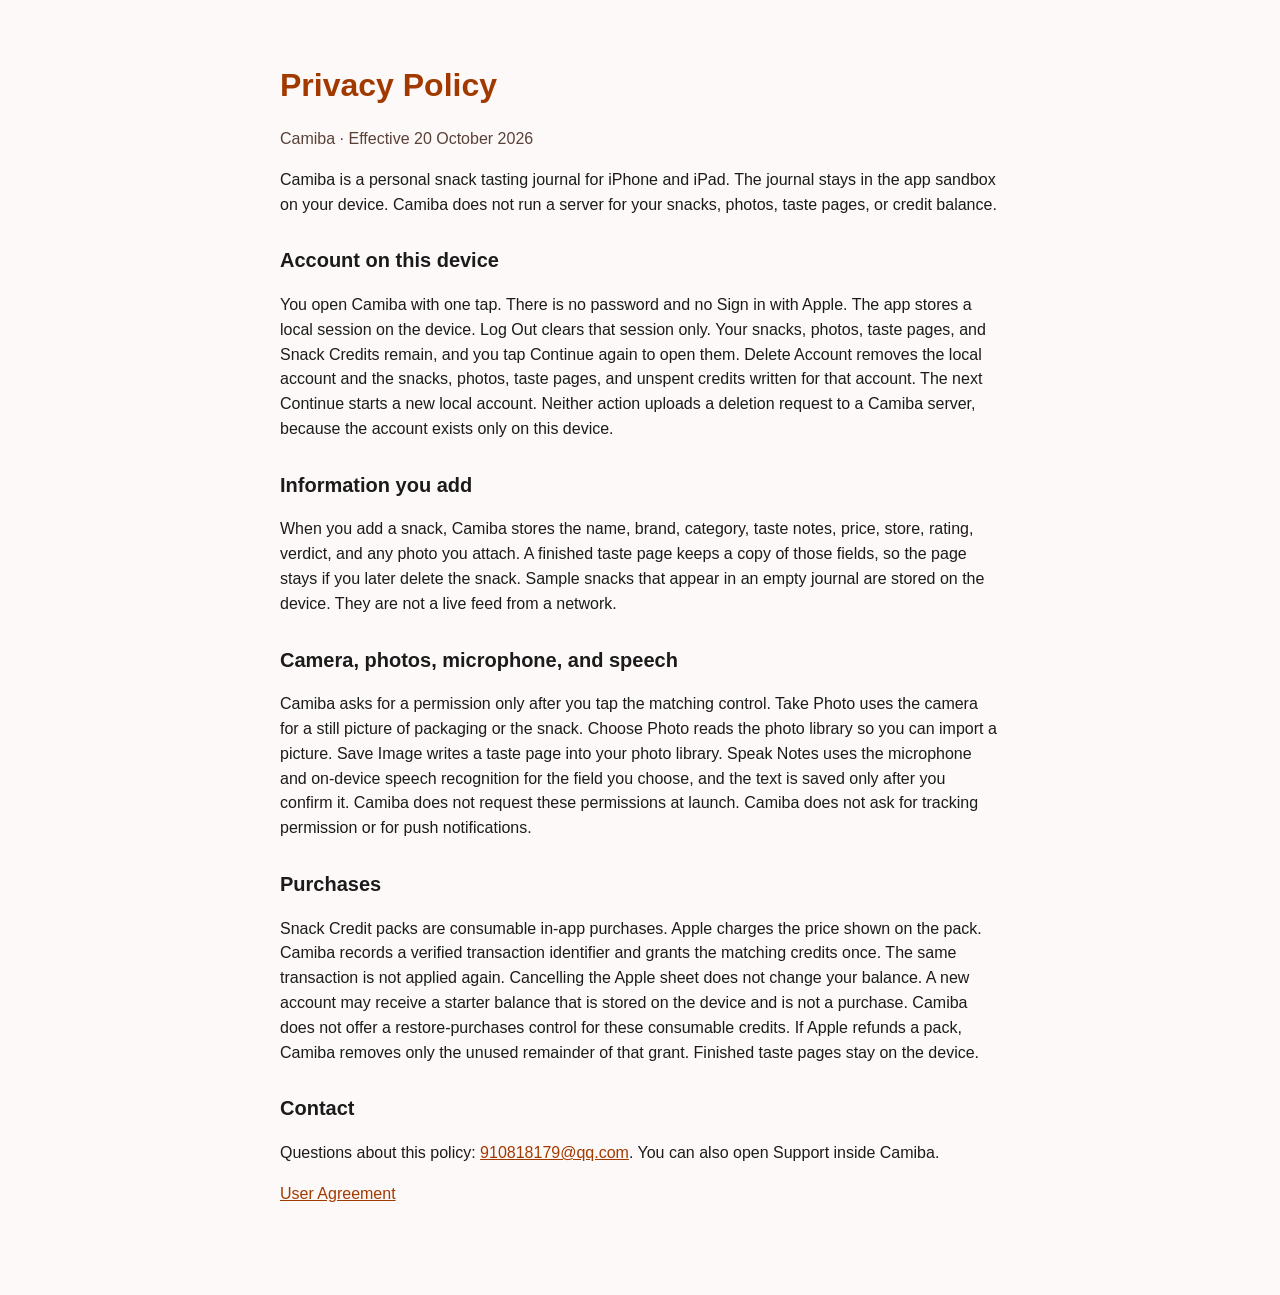
==== privacy-policy.html @ 291a372e "Publish the Camiba privacy policy and user agreement. Co-authored-by: Cursor <cursoragent@cursor.com" ====
<!DOCTYPE html>
<html lang="en">
<head>
<meta charset="utf-8">
<meta name="viewport" content="width=device-width, initial-scale=1">
<title>Privacy Policy</title>
<link rel="stylesheet" href="legal.css">
</head>
<body>
<main>
<h1>Privacy Policy</h1>
<p class="muted">Camiba · Effective 20 October 2026</p>
<p>Camiba is a personal snack tasting journal for iPhone and iPad. The journal stays in the app sandbox on your device. Camiba does not run a server for your snacks, photos, taste pages, or credit balance.</p>
<h2>Account on this device</h2>
<p>You open Camiba with one tap. There is no password and no Sign in with Apple. The app stores a local session on the device. Log Out clears that session only. Your snacks, photos, taste pages, and Snack Credits remain, and you tap Continue again to open them. Delete Account removes the local account and the snacks, photos, taste pages, and unspent credits written for that account. The next Continue starts a new local account. Neither action uploads a deletion request to a Camiba server, because the account exists only on this device.</p>
<h2>Information you add</h2>
<p>When you add a snack, Camiba stores the name, brand, category, taste notes, price, store, rating, verdict, and any photo you attach. A finished taste page keeps a copy of those fields, so the page stays if you later delete the snack. Sample snacks that appear in an empty journal are stored on the device. They are not a live feed from a network.</p>
<h2>Camera, photos, microphone, and speech</h2>
<p>Camiba asks for a permission only after you tap the matching control. Take Photo uses the camera for a still picture of packaging or the snack. Choose Photo reads the photo library so you can import a picture. Save Image writes a taste page into your photo library. Speak Notes uses the microphone and on-device speech recognition for the field you choose, and the text is saved only after you confirm it. Camiba does not request these permissions at launch. Camiba does not ask for tracking permission or for push notifications.</p>
<h2>Purchases</h2>
<p>Snack Credit packs are consumable in-app purchases. Apple charges the price shown on the pack. Camiba records a verified transaction identifier and grants the matching credits once. The same transaction is not applied again. Cancelling the Apple sheet does not change your balance. A new account may receive a starter balance that is stored on the device and is not a purchase. Camiba does not offer a restore-purchases control for these consumable credits. If Apple refunds a pack, Camiba removes only the unused remainder of that grant. Finished taste pages stay on the device.</p>
<h2>Contact</h2>
<p>Questions about this policy: <a href="mailto:910818179@qq.com">910818179@qq.com</a>. You can also open Support inside Camiba.</p>
<p><a href="user-agreement.html">User Agreement</a></p>
</main>
</body>
</html>
---- legal.css ----
:root { color: #1c1b1b; background: #fcf9f8; font-family: "Plus Jakarta Sans", "Avenir Next", sans-serif; line-height: 1.55; margin: 0; }
main { max-width: 720px; margin: 0 auto; padding: 32px 20px 64px; }
h1 { color: #a23a00; font-size: 32px; margin-bottom: 8px; }
h2 { font-size: 20px; margin-top: 28px; }
p, li { font-size: 16px; }
a { color: #a23a00; }
.muted { color: #5a4138; }
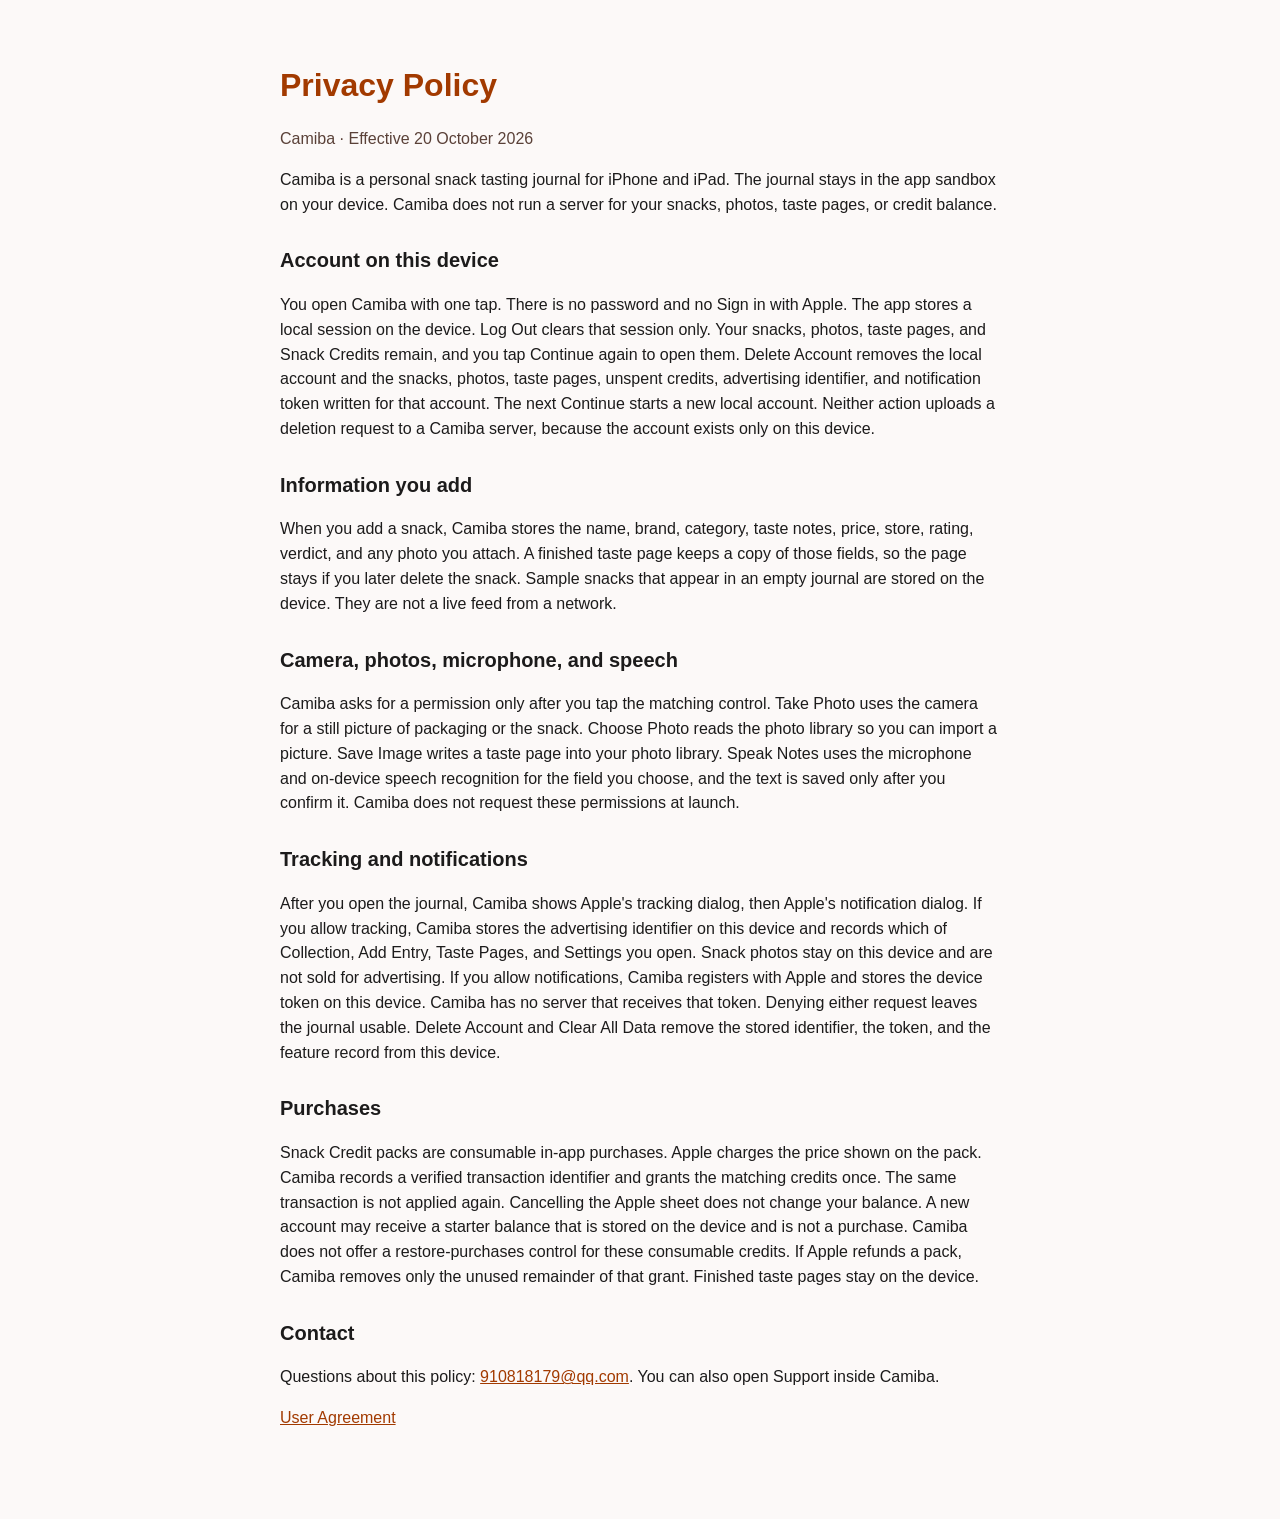
==== commit f93e64b9: "Describe tracking and notification permission in the legal pages." ====
--- a/privacy-policy.html
+++ b/privacy-policy.html
@@ -12,11 +12,13 @@
 <p class="muted">Camiba · Effective 20 October 2026</p>
 <p>Camiba is a personal snack tasting journal for iPhone and iPad. The journal stays in the app sandbox on your device. Camiba does not run a server for your snacks, photos, taste pages, or credit balance.</p>
 <h2>Account on this device</h2>
-<p>You open Camiba with one tap. There is no password and no Sign in with Apple. The app stores a local session on the device. Log Out clears that session only. Your snacks, photos, taste pages, and Snack Credits remain, and you tap Continue again to open them. Delete Account removes the local account and the snacks, photos, taste pages, and unspent credits written for that account. The next Continue starts a new local account. Neither action uploads a deletion request to a Camiba server, because the account exists only on this device.</p>
+<p>You open Camiba with one tap. There is no password and no Sign in with Apple. The app stores a local session on the device. Log Out clears that session only. Your snacks, photos, taste pages, and Snack Credits remain, and you tap Continue again to open them. Delete Account removes the local account and the snacks, photos, taste pages, unspent credits, advertising identifier, and notification token written for that account. The next Continue starts a new local account. Neither action uploads a deletion request to a Camiba server, because the account exists only on this device.</p>
 <h2>Information you add</h2>
 <p>When you add a snack, Camiba stores the name, brand, category, taste notes, price, store, rating, verdict, and any photo you attach. A finished taste page keeps a copy of those fields, so the page stays if you later delete the snack. Sample snacks that appear in an empty journal are stored on the device. They are not a live feed from a network.</p>
 <h2>Camera, photos, microphone, and speech</h2>
-<p>Camiba asks for a permission only after you tap the matching control. Take Photo uses the camera for a still picture of packaging or the snack. Choose Photo reads the photo library so you can import a picture. Save Image writes a taste page into your photo library. Speak Notes uses the microphone and on-device speech recognition for the field you choose, and the text is saved only after you confirm it. Camiba does not request these permissions at launch. Camiba does not ask for tracking permission or for push notifications.</p>
+<p>Camiba asks for a permission only after you tap the matching control. Take Photo uses the camera for a still picture of packaging or the snack. Choose Photo reads the photo library so you can import a picture. Save Image writes a taste page into your photo library. Speak Notes uses the microphone and on-device speech recognition for the field you choose, and the text is saved only after you confirm it. Camiba does not request these permissions at launch.</p>
+<h2>Tracking and notifications</h2>
+<p>After you open the journal, Camiba shows Apple's tracking dialog, then Apple's notification dialog. If you allow tracking, Camiba stores the advertising identifier on this device and records which of Collection, Add Entry, Taste Pages, and Settings you open. Snack photos stay on this device and are not sold for advertising. If you allow notifications, Camiba registers with Apple and stores the device token on this device. Camiba has no server that receives that token. Denying either request leaves the journal usable. Delete Account and Clear All Data remove the stored identifier, the token, and the feature record from this device.</p>
 <h2>Purchases</h2>
 <p>Snack Credit packs are consumable in-app purchases. Apple charges the price shown on the pack. Camiba records a verified transaction identifier and grants the matching credits once. The same transaction is not applied again. Cancelling the Apple sheet does not change your balance. A new account may receive a starter balance that is stored on the device and is not a purchase. Camiba does not offer a restore-purchases control for these consumable credits. If Apple refunds a pack, Camiba removes only the unused remainder of that grant. Finished taste pages stay on the device.</p>
 <h2>Contact</h2>
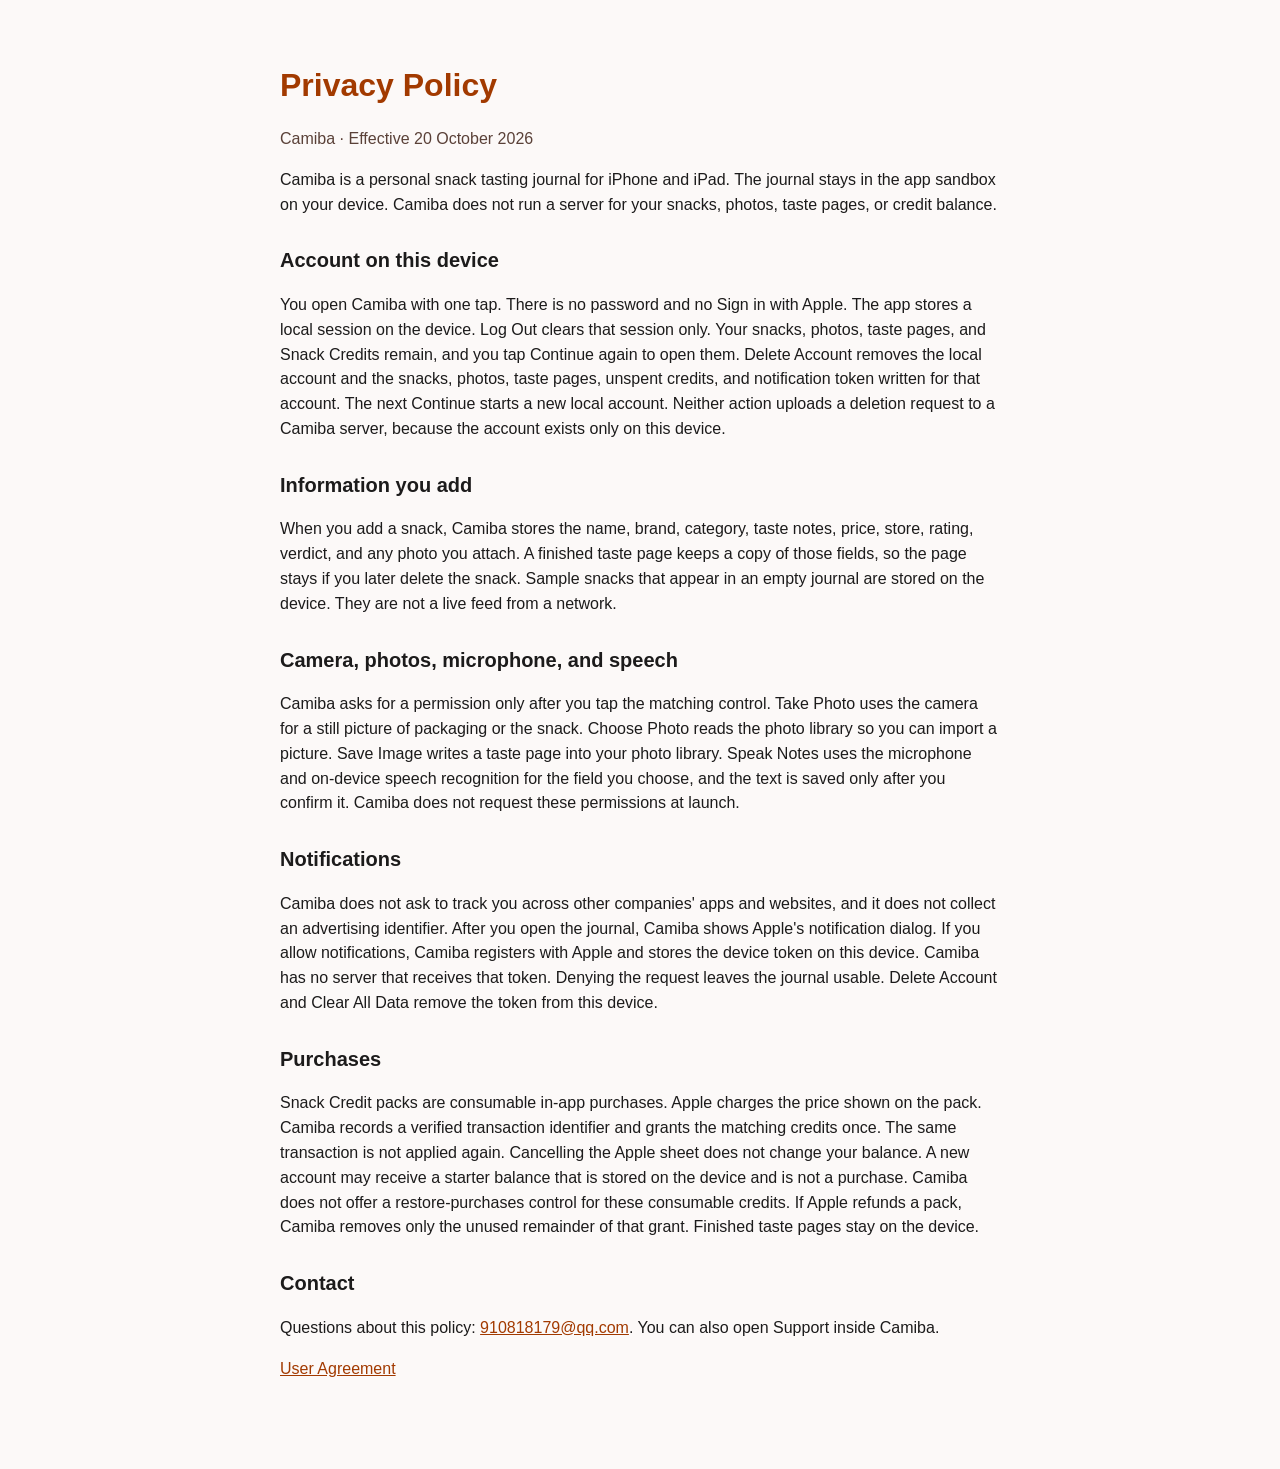
==== commit 3223d379: "Remove tracking claims and keep the notification notice." ====
--- a/privacy-policy.html
+++ b/privacy-policy.html
@@ -12,13 +12,13 @@
 <p class="muted">Camiba · Effective 20 October 2026</p>
 <p>Camiba is a personal snack tasting journal for iPhone and iPad. The journal stays in the app sandbox on your device. Camiba does not run a server for your snacks, photos, taste pages, or credit balance.</p>
 <h2>Account on this device</h2>
-<p>You open Camiba with one tap. There is no password and no Sign in with Apple. The app stores a local session on the device. Log Out clears that session only. Your snacks, photos, taste pages, and Snack Credits remain, and you tap Continue again to open them. Delete Account removes the local account and the snacks, photos, taste pages, unspent credits, advertising identifier, and notification token written for that account. The next Continue starts a new local account. Neither action uploads a deletion request to a Camiba server, because the account exists only on this device.</p>
+<p>You open Camiba with one tap. There is no password and no Sign in with Apple. The app stores a local session on the device. Log Out clears that session only. Your snacks, photos, taste pages, and Snack Credits remain, and you tap Continue again to open them. Delete Account removes the local account and the snacks, photos, taste pages, unspent credits, and notification token written for that account. The next Continue starts a new local account. Neither action uploads a deletion request to a Camiba server, because the account exists only on this device.</p>
 <h2>Information you add</h2>
 <p>When you add a snack, Camiba stores the name, brand, category, taste notes, price, store, rating, verdict, and any photo you attach. A finished taste page keeps a copy of those fields, so the page stays if you later delete the snack. Sample snacks that appear in an empty journal are stored on the device. They are not a live feed from a network.</p>
 <h2>Camera, photos, microphone, and speech</h2>
 <p>Camiba asks for a permission only after you tap the matching control. Take Photo uses the camera for a still picture of packaging or the snack. Choose Photo reads the photo library so you can import a picture. Save Image writes a taste page into your photo library. Speak Notes uses the microphone and on-device speech recognition for the field you choose, and the text is saved only after you confirm it. Camiba does not request these permissions at launch.</p>
-<h2>Tracking and notifications</h2>
-<p>After you open the journal, Camiba shows Apple's tracking dialog, then Apple's notification dialog. If you allow tracking, Camiba stores the advertising identifier on this device and records which of Collection, Add Entry, Taste Pages, and Settings you open. Snack photos stay on this device and are not sold for advertising. If you allow notifications, Camiba registers with Apple and stores the device token on this device. Camiba has no server that receives that token. Denying either request leaves the journal usable. Delete Account and Clear All Data remove the stored identifier, the token, and the feature record from this device.</p>
+<h2>Notifications</h2>
+<p>Camiba does not ask to track you across other companies' apps and websites, and it does not collect an advertising identifier. After you open the journal, Camiba shows Apple's notification dialog. If you allow notifications, Camiba registers with Apple and stores the device token on this device. Camiba has no server that receives that token. Denying the request leaves the journal usable. Delete Account and Clear All Data remove the token from this device.</p>
 <h2>Purchases</h2>
 <p>Snack Credit packs are consumable in-app purchases. Apple charges the price shown on the pack. Camiba records a verified transaction identifier and grants the matching credits once. The same transaction is not applied again. Cancelling the Apple sheet does not change your balance. A new account may receive a starter balance that is stored on the device and is not a purchase. Camiba does not offer a restore-purchases control for these consumable credits. If Apple refunds a pack, Camiba removes only the unused remainder of that grant. Finished taste pages stay on the device.</p>
 <h2>Contact</h2>
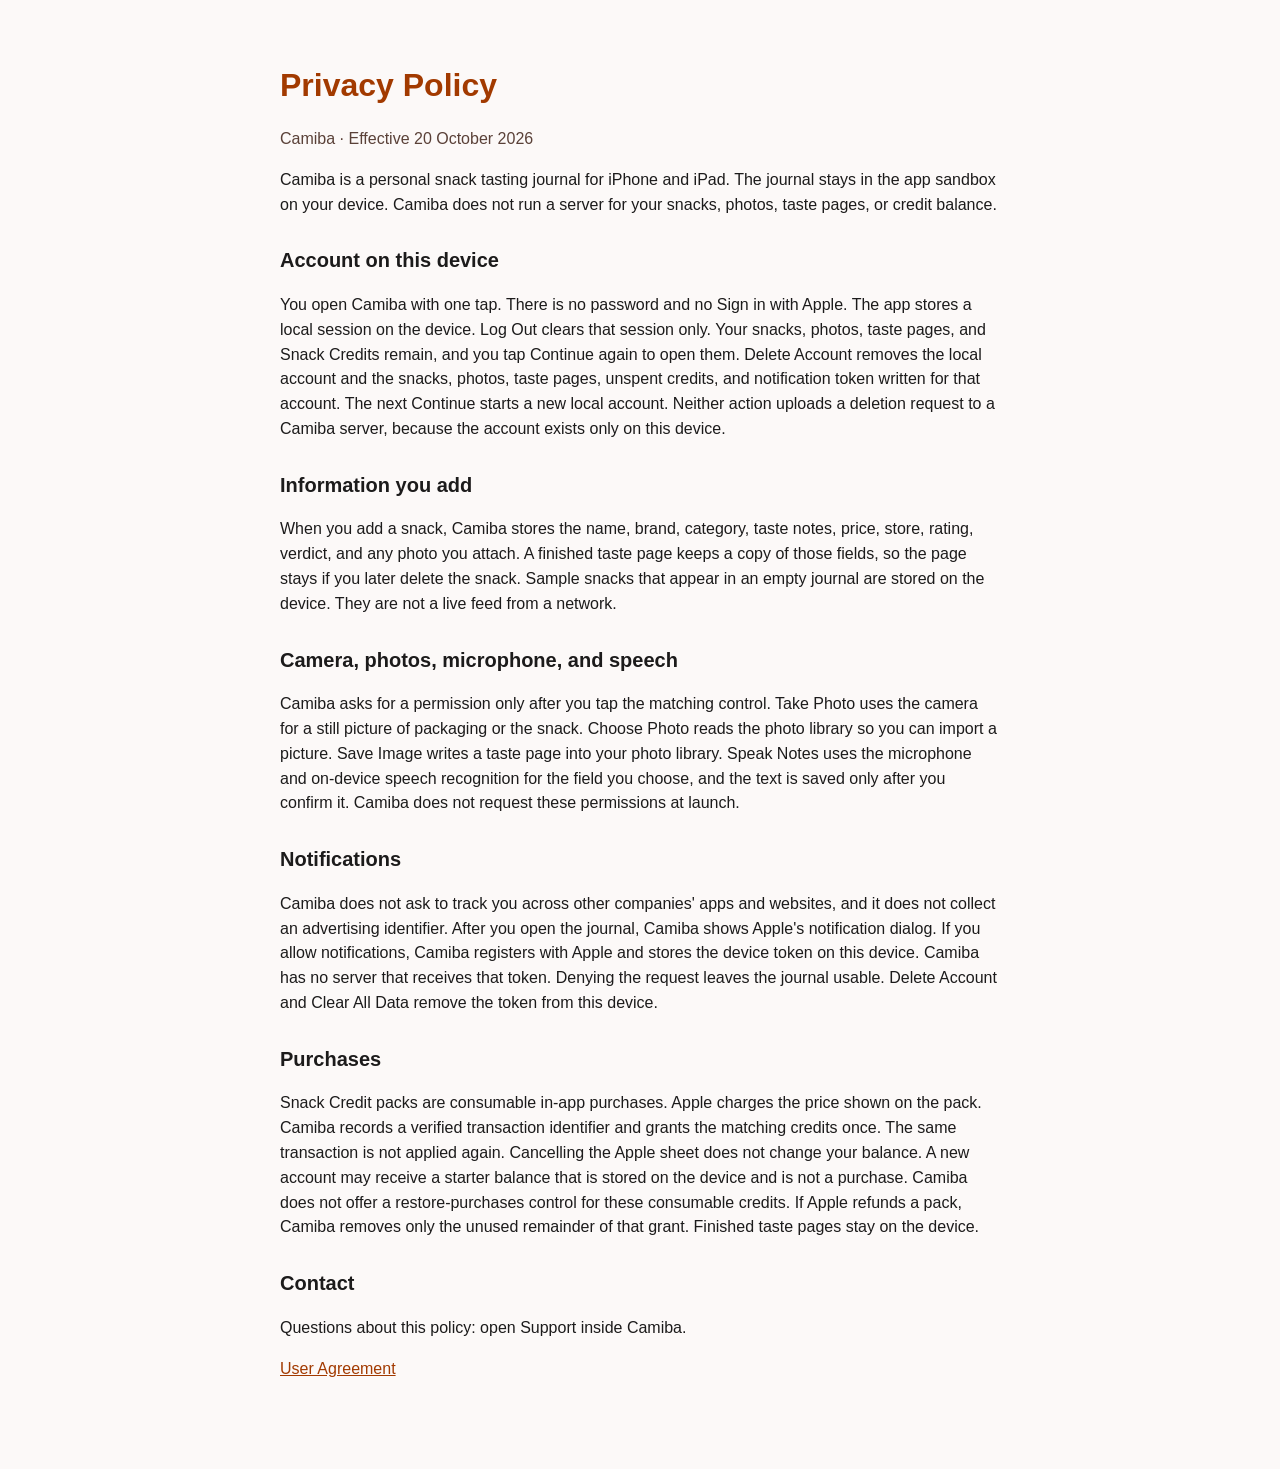
==== commit 53f5f3c2: "Remove the contact email and state that a taste page costs 3 credits. Co-authored-by: Cursor <cursor" ====
--- a/privacy-policy.html
+++ b/privacy-policy.html
@@ -22,7 +22,7 @@
 <h2>Purchases</h2>
 <p>Snack Credit packs are consumable in-app purchases. Apple charges the price shown on the pack. Camiba records a verified transaction identifier and grants the matching credits once. The same transaction is not applied again. Cancelling the Apple sheet does not change your balance. A new account may receive a starter balance that is stored on the device and is not a purchase. Camiba does not offer a restore-purchases control for these consumable credits. If Apple refunds a pack, Camiba removes only the unused remainder of that grant. Finished taste pages stay on the device.</p>
 <h2>Contact</h2>
-<p>Questions about this policy: <a href="mailto:910818179@qq.com">910818179@qq.com</a>. You can also open Support inside Camiba.</p>
+<p>Questions about this policy: open Support inside Camiba.</p>
 <p><a href="user-agreement.html">User Agreement</a></p>
 </main>
 </body>
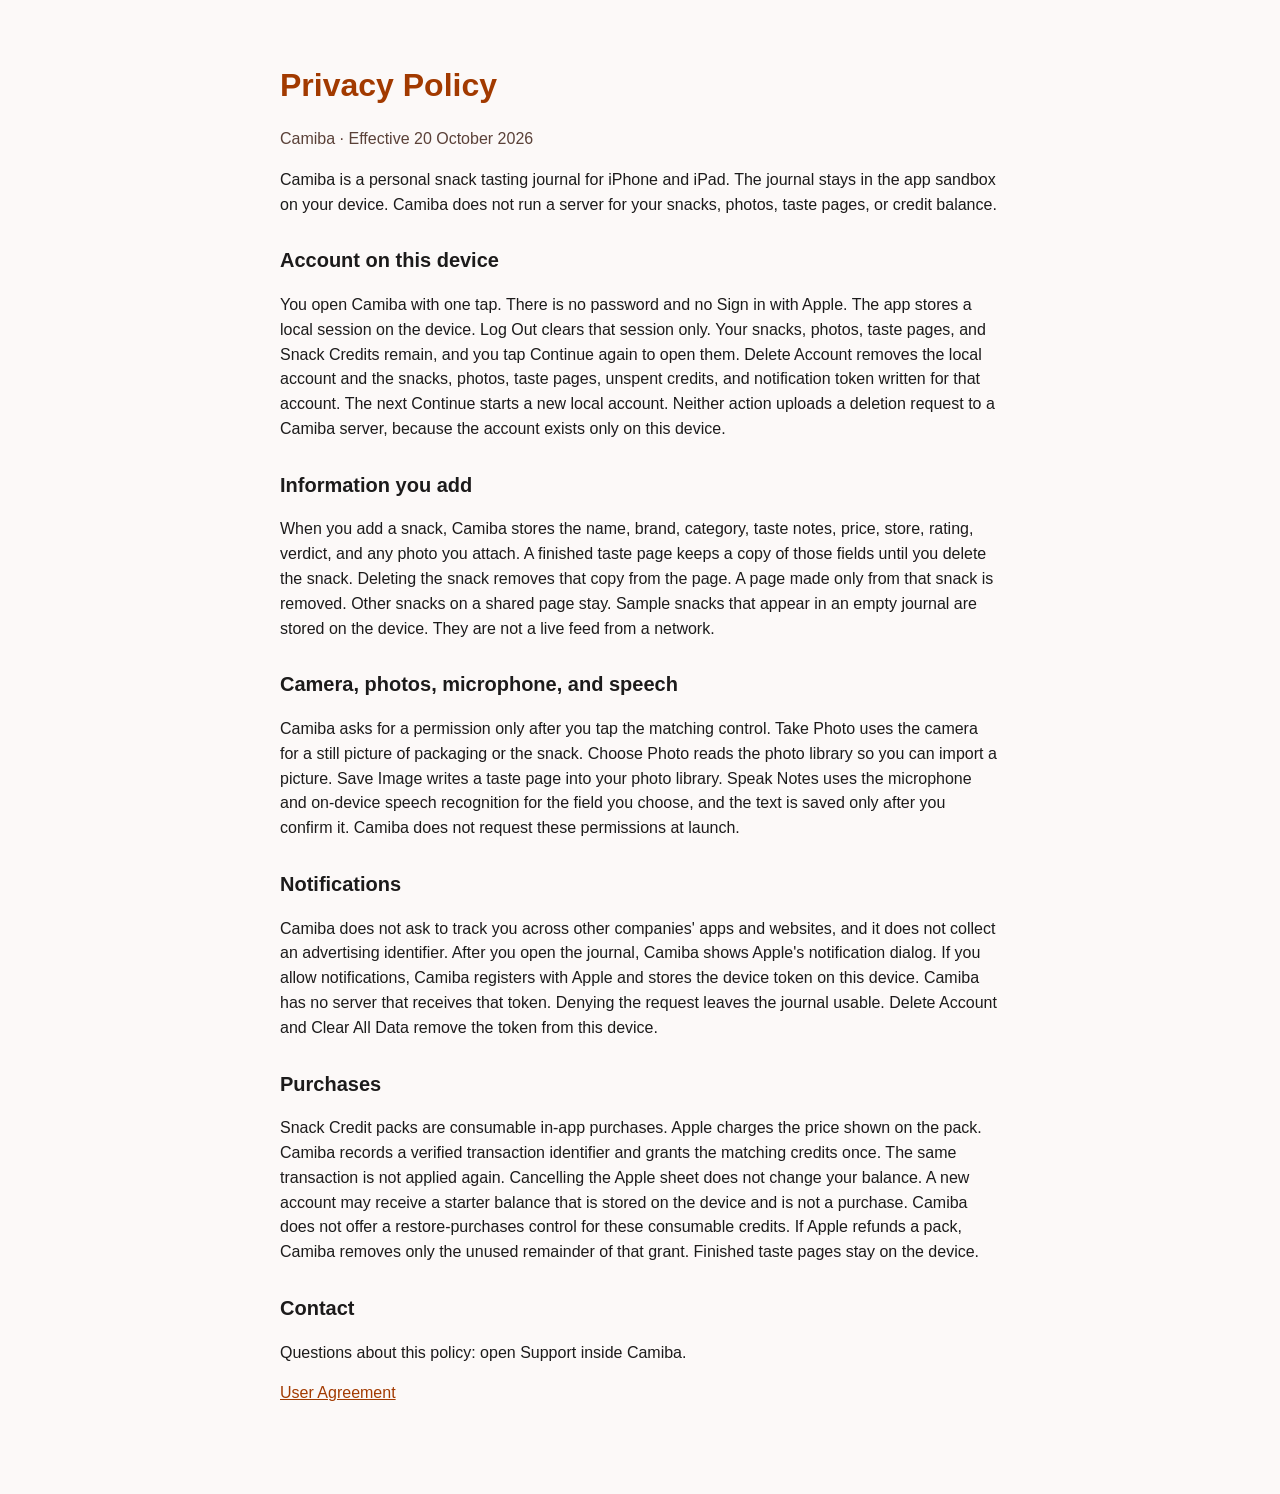
==== commit dee9c0bd: "Match taste-page wording to snack deletion. Co-authored-by: Cursor <cursoragent@cursor.com>" ====
--- a/privacy-policy.html
+++ b/privacy-policy.html
@@ -14,7 +14,7 @@
 <h2>Account on this device</h2>
 <p>You open Camiba with one tap. There is no password and no Sign in with Apple. The app stores a local session on the device. Log Out clears that session only. Your snacks, photos, taste pages, and Snack Credits remain, and you tap Continue again to open them. Delete Account removes the local account and the snacks, photos, taste pages, unspent credits, and notification token written for that account. The next Continue starts a new local account. Neither action uploads a deletion request to a Camiba server, because the account exists only on this device.</p>
 <h2>Information you add</h2>
-<p>When you add a snack, Camiba stores the name, brand, category, taste notes, price, store, rating, verdict, and any photo you attach. A finished taste page keeps a copy of those fields, so the page stays if you later delete the snack. Sample snacks that appear in an empty journal are stored on the device. They are not a live feed from a network.</p>
+<p>When you add a snack, Camiba stores the name, brand, category, taste notes, price, store, rating, verdict, and any photo you attach. A finished taste page keeps a copy of those fields until you delete the snack. Deleting the snack removes that copy from the page. A page made only from that snack is removed. Other snacks on a shared page stay. Sample snacks that appear in an empty journal are stored on the device. They are not a live feed from a network.</p>
 <h2>Camera, photos, microphone, and speech</h2>
 <p>Camiba asks for a permission only after you tap the matching control. Take Photo uses the camera for a still picture of packaging or the snack. Choose Photo reads the photo library so you can import a picture. Save Image writes a taste page into your photo library. Speak Notes uses the microphone and on-device speech recognition for the field you choose, and the text is saved only after you confirm it. Camiba does not request these permissions at launch.</p>
 <h2>Notifications</h2>
